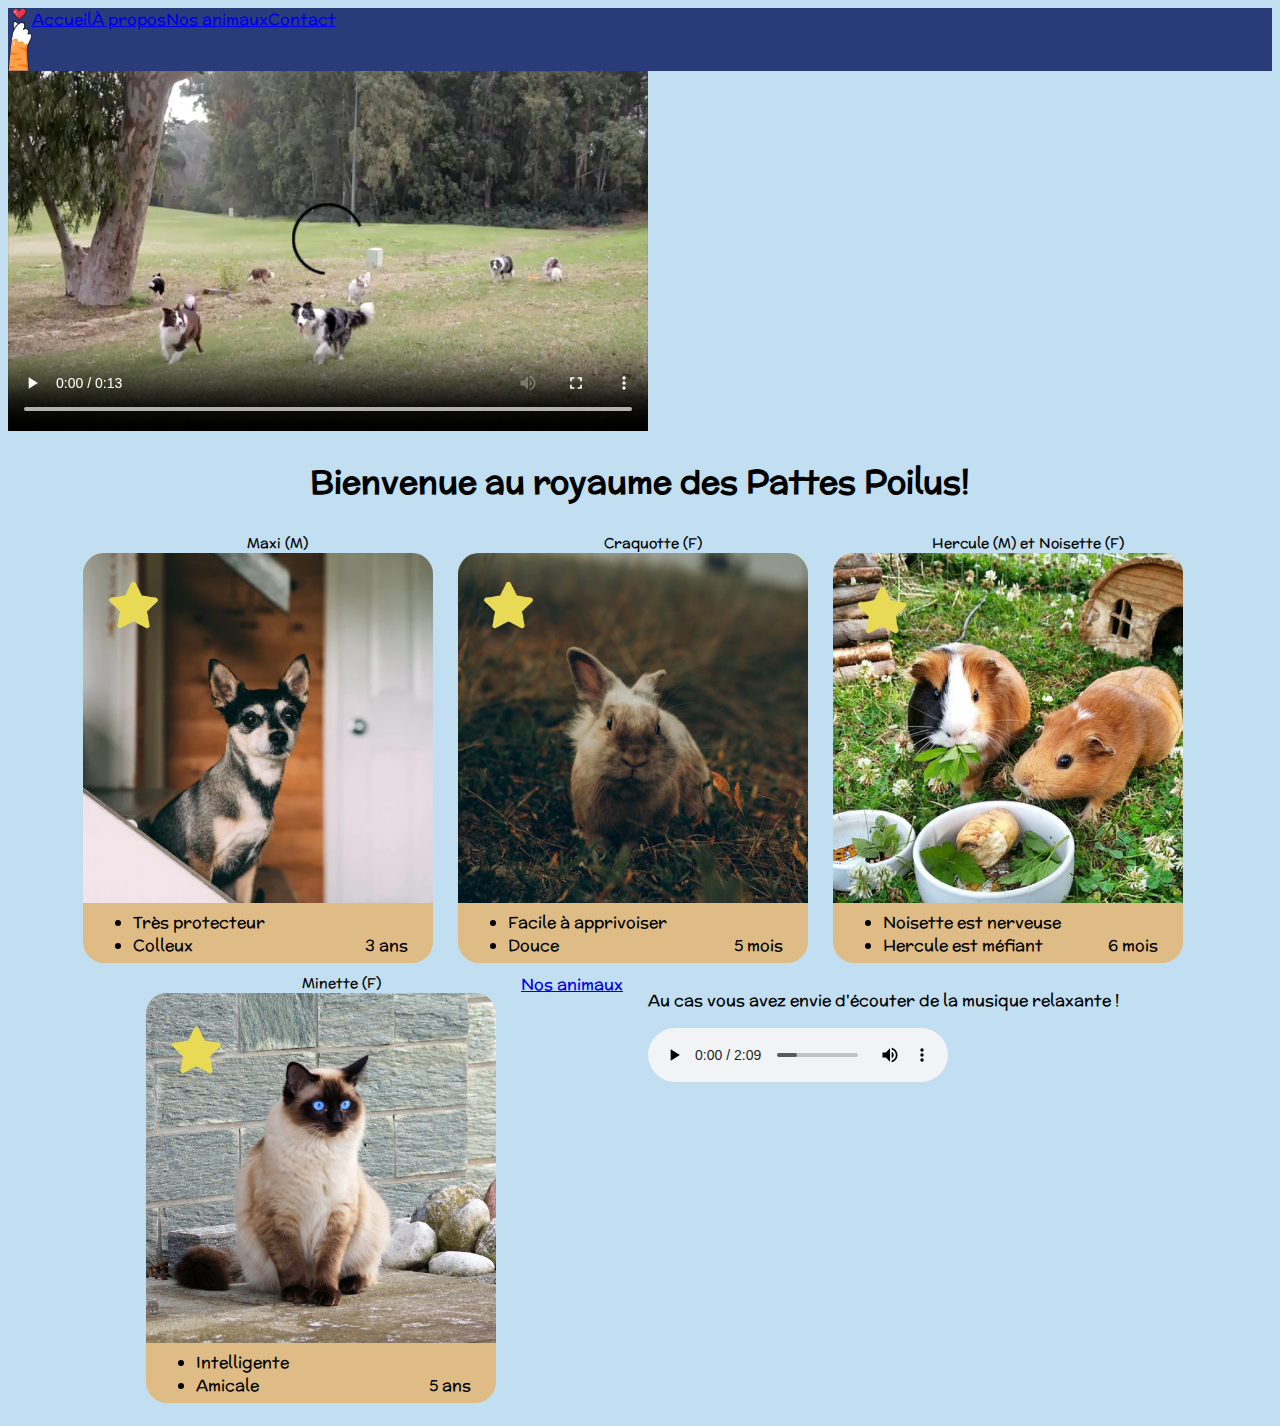
==== index.html @ e00c1842 "Test et ajout de la cinquième question de la section adoption de l'animal" ====
<!DOCTYPE html>
<html lang="fr">
<head>
    <meta charset="UTF-8">
    <meta name="viewport" content="width=device-width, initial-scale=1.0">
    <title>Page d'accueil</title>
    <link rel="stylesheet" href="Style/styles.css" type="text/css">
    <link href="https://fonts.googleapis.com/css2?family=McLaren&display=swap" rel="stylesheet">
</head>
<body>
     <!-- Header -->
  <header>
    <nav>
        <div class="header">
          <img src="Images/Logo.png" alt="Logo" width="23.5" height="62.7">
            <div><a href="Accueil">Accueil</a></div>
            <div><a href="À propos">À propos</a></div>
            <div><a href="Nos animaux">Nos animaux</a></div>
            <div><a href="Contact">Contact</a></div>
        </div>
    </nav>
</header>
<!-- Vidéo de la page index -->
<div class="video">
    <video src="Média/border_collies_-_7259 (360p).mp4" controls loop></video>
</div>
<!-- Titre  -->
<h1> Bienvenue au royaume des Pattes Poilus! </h1>  
<!-- Animaux vedettes -->
<div class="flex-contenant">
    <div>
        <label class="NomPensionnaires">Maxi (M)</label>
        <div class="Pensionnaires">
            <img src="Images/Maxi_etoile.png" alt="Maxi" class="Images">
            <ul class="Descriptions">
                <li>Très protecteur</li>
                <li>Colleux <span class="age">3 ans</span></li>
            </ul>
        </div>
    </div>
    <div>
        <label class="NomPensionnaires">Craquotte (F)</label>
        <div class="Pensionnaires">
            <img src="Images/Craquotte_etoile.png" alt="Craquotte" class="Images">
            <ul class="Descriptions">
                <li>Facile à apprivoiser</li>
                <li>Douce <span class="age">5 mois</span></li>
            </ul>
        </div>
    </div>
    <div>
        <label class="NomPensionnaires">Hercule (M) et Noisette (F)</label>
        <div class="Pensionnaires">
            <img src="Images/Hercule_Noisette_etoile.png" alt="Hercule et Noisette" class="Images">
            <ul class="Descriptions">
                <li>Noisette est nerveuse</li>
                <li>Hercule est méfiant <span class="age">6 mois</span></li>
            </ul>
        </div>
    </div>
    <div>
        <label class="NomPensionnaires">Minette (F)</label>
        <div class="Pensionnaires">
            <img src="Images/Minette_etoile.png" alt="Minette" class="Images">
            <ul class="Descriptions">
                <li>Intelligente</li>
                <li>Amicale <span class="age">5 ans</span></li>
            </ul>
        </div>
    </div>
 <!-- Bouton qui redirige à la page présentation -->
 <div class="Video">
    <a href="/presentations des animaux.html" id="bouton">Nos animaux</a>
 </div>
<!-- Musique -->
<div class="audio">
    <p>Au cas vous avez envie d'écouter de la musique relaxante !</p>
    <audio src="Média/inside-you-162760.mp3" controls loop></audio>
</div>
</body>  
</html>
---- Style/styles.css ----
.header
{ 
    display: flex;
    flex-direction: row;
    background-color: #2A3B7A;
}

body
{
    background-color: #c1dff0;
    font-family: 'McLaren', sans-serif;
}

.flex-contenant
{
    display: flex;
    flex-direction: row;
    flex-wrap: wrap;
    justify-content: center;

    padding-bottom: 10px;
    padding-top: 2px;
    max-width: 1550px;
    margin: auto;

}

.flex-contenant > div
{
    justify-content: center;
    margin: 5px 20px 5px 5px;
}

.Pensionnaires
{
    border-radius: 21px 21px 21px 21px;
    background-color: #DFBC85;
}

.Pensionnaires .age
{
    float: right;
    padding-right: 25px;
}

.Pensionnaires .Descriptions
{
  padding-left: 50px;
  justify-content: space-around;
  margin-top: 2px;
  padding-bottom: 6px;
  margin-bottom: 0px;
}

.CriteresSpeciaux
{
    text-align: left;
    color: #2A3B7A; 
    margin: 0px;
    padding-left: 10px;
}

.NomPensionnaires
{
    display: block;
    text-align: center;
    width: 100%;
}

.Images
{
    border-radius: 21px 21px 0px 0px;
    width: 350px;
    height: 350px;
}

h1
{
    text-align: center;
}

.form-flex
{
    display: flex;
    flex-direction: row;
    flex-wrap: wrap;

    padding-bottom:20px;
    padding-top: 20px;
    max-width: 1550px;
    margin: auto;
}

.Reponse
{
    display: flex;
    flex-direction: row;
    flex-wrap: wrap;
    padding-bottom: 20px;
    padding-top: 20px;
    padding-left: 0px;
}


.form-ligne
{
    display: flex;
    flex-direction: row;
    flex-wrap: wrap;
    padding-bottom: 20px;
    padding-top: 20px;
    width: 100%;
}

label 
{
    font-size: 14px;
    padding-left: 20px;
    padding-right: 10px;

}

#firstname
{
    width: 175px;
    height: 36px;
}
#lastname
{
    width: 175px;
    height: 36px;
}
#NumPhone
{
    width: 175px;
    height: 36px;
}

#email
{
    width: 329px;
    height: 36px;
}

.Footer
{
    display: flex;
    flex-direction: row;
    background-color: #2A3B7A;  
}

.bouton
{ 
    display: flex;
    flex-direction: row;
    margin: auto;
    border-radius: 15px;
    background-color: #DFBC85;
    width: 247px;
    height: 77px;
    justify-content: center;
    text-align: center;
}

h2
{
    text-align: center;
}

h3
{
    text-align: center;
}

.Video
{
    justify-content: center;
}
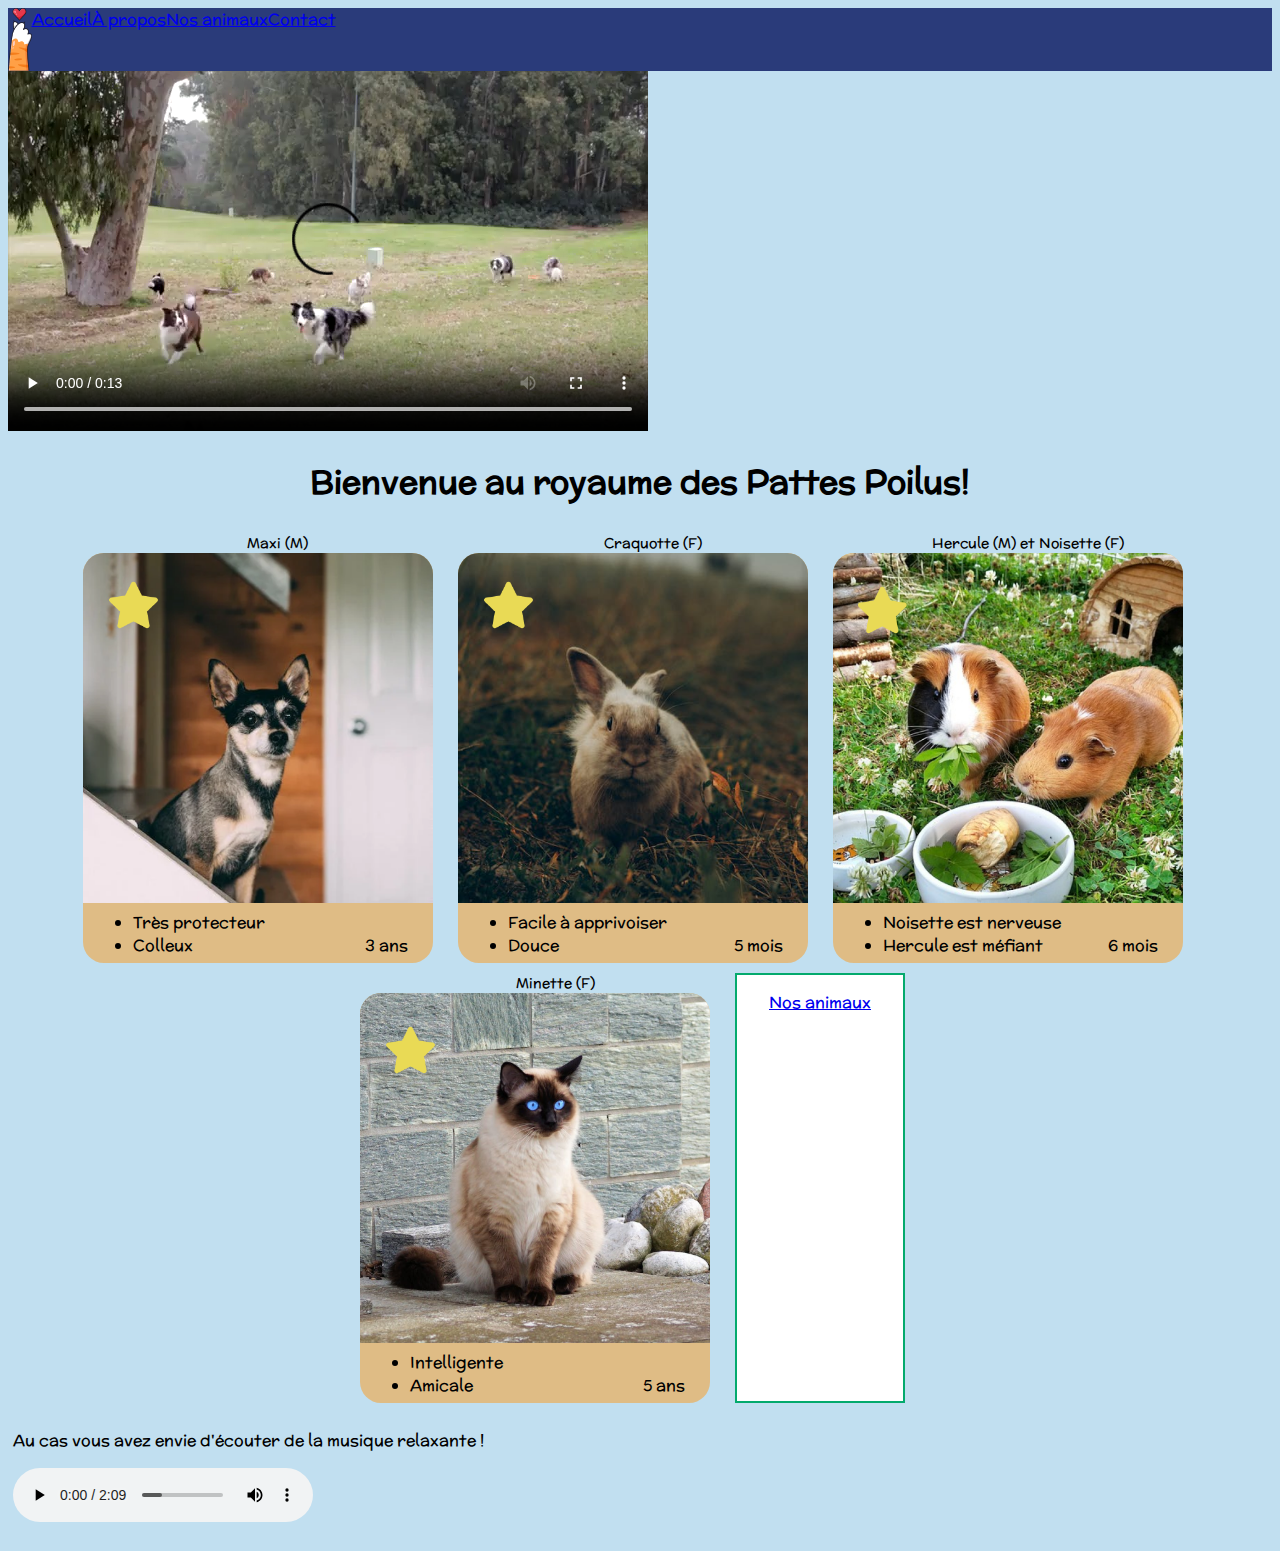
==== commit e25128d1: "Ajustement sur les boutons et de l'espace des pages contact et index" ====
--- a/index.html
+++ b/index.html
@@ -69,11 +69,11 @@
         </div>
     </div>
  <!-- Bouton qui redirige à la page présentation -->
- <div class="Video">
-    <a href="/presentations des animaux.html" id="bouton">Nos animaux</a>
+ <div class="lien-bouton">
+        <a href="/presentations des animaux.html">Nos animaux</a>
  </div>
 <!-- Musique -->
-<div class="audio">
+<div class="ligne">
     <p>Au cas vous avez envie d'écouter de la musique relaxante !</p>
     <audio src="Média/inside-you-162760.mp3" controls loop></audio>
 </div>
--- a/Style/styles.css
+++ b/Style/styles.css
@@ -112,6 +112,10 @@
     width: 100%;
 }
 
+.ligne{
+    width: 100%;
+}
+
 label 
 {
     font-size: 14px;
@@ -162,6 +166,28 @@
     text-align: center;
 }
 
+.lien-bouton
+{ 
+    background-color: #04AA6D; /* Green */
+    border: none;
+    color: white;
+    padding: 16px 32px;
+    text-align: center;
+    text-decoration: none;
+    display: inline-block;
+    font-size: 16px;
+    margin: 4px 2px;
+    transition-duration: 0.4s;
+    cursor: pointer;
+    background-color: white; 
+    color: black; 
+    border: 2px solid #04AA6D;
+}
+.lien-bouton:hover {
+    background-color: #04AA6D;
+    color: white;
+  }
+
 h2
 {
     text-align: center;
@@ -177,3 +203,8 @@
     justify-content: center;
 }
 
+.champs-texte
+{
+    padding-left: 20px;
+}
+
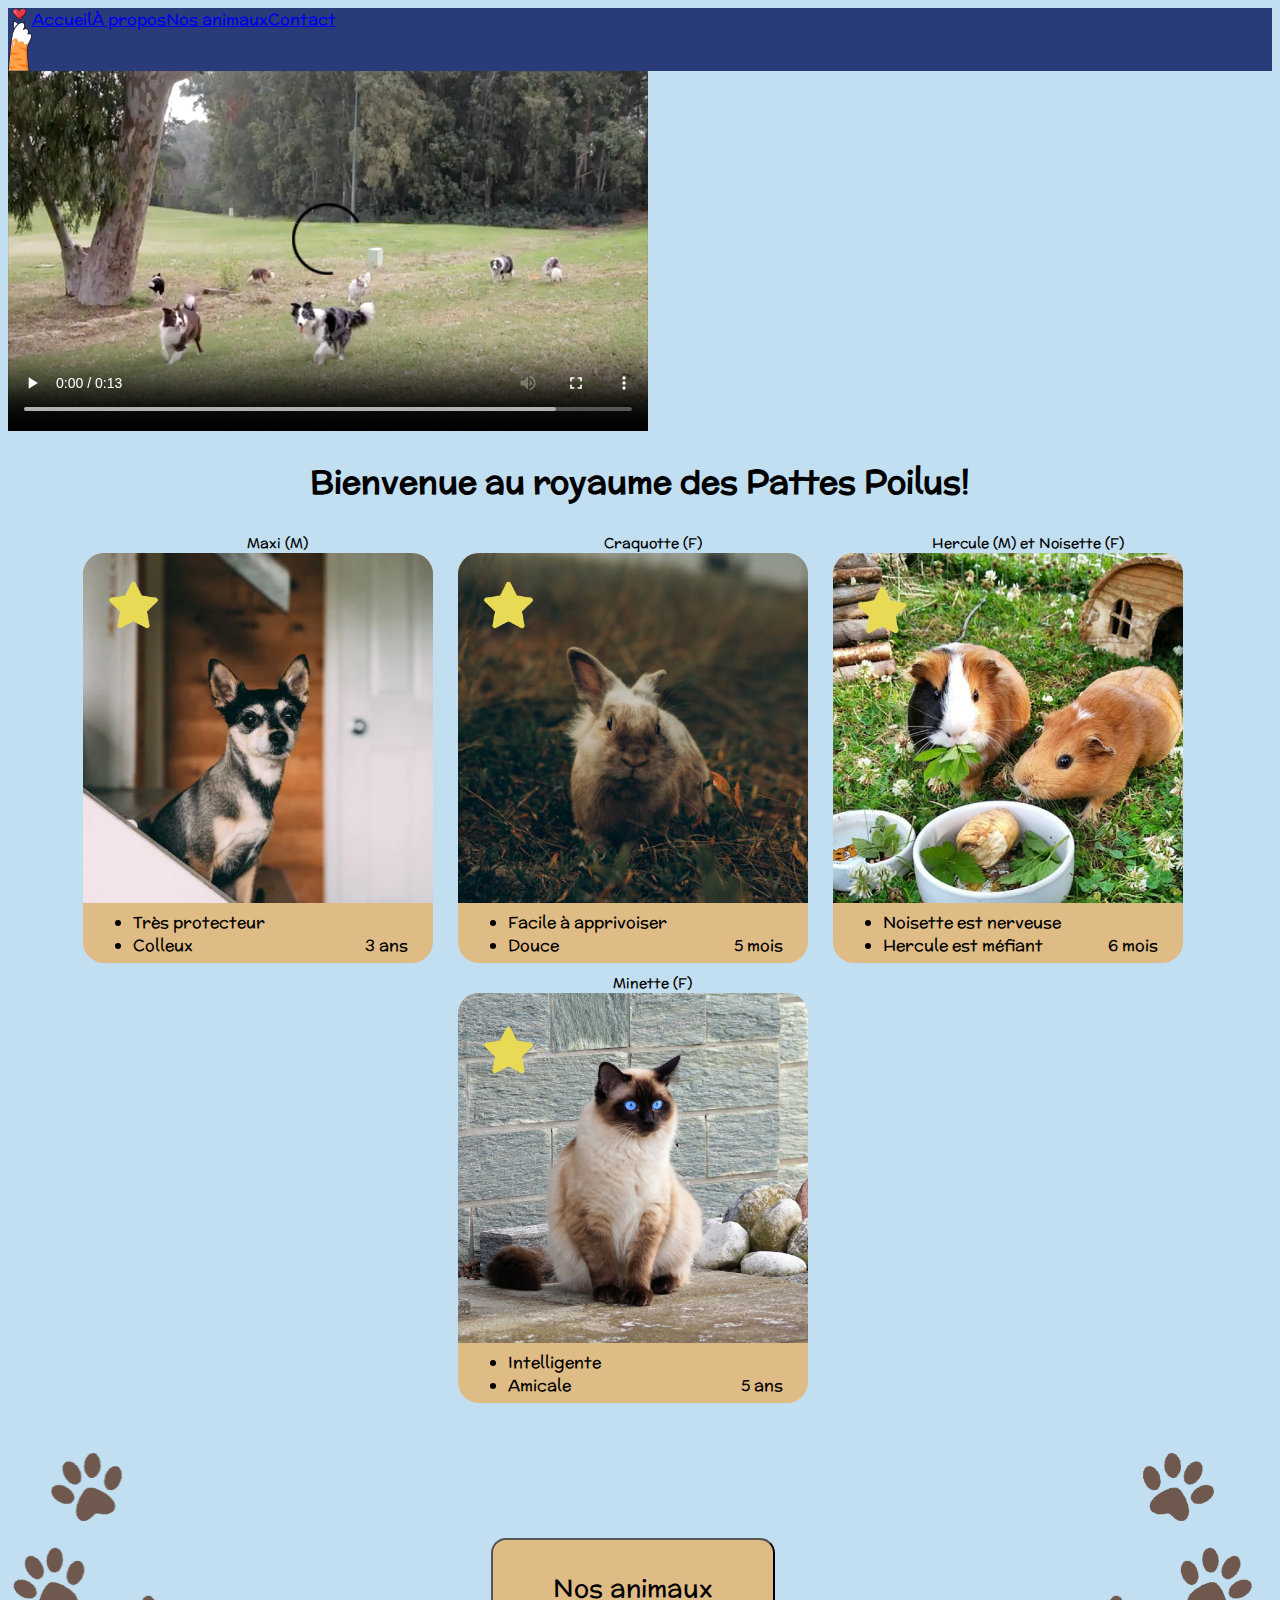
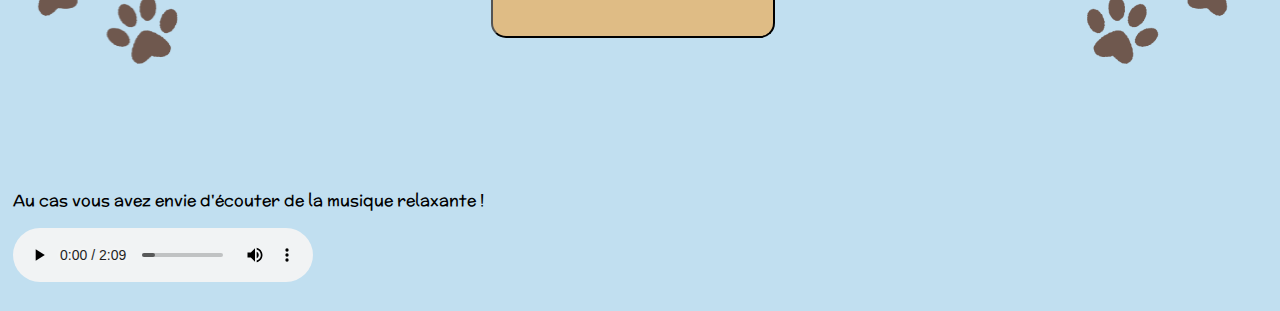
==== commit 3f67aeeb: "ajustement des espaces, des boutons  et ajout images" ====
--- a/index.html
+++ b/index.html
@@ -1,5 +1,6 @@
 <!DOCTYPE html>
 <html lang="fr">
+
 <head>
     <meta charset="UTF-8">
     <meta name="viewport" content="width=device-width, initial-scale=1.0">
@@ -7,75 +8,85 @@
     <link rel="stylesheet" href="Style/styles.css" type="text/css">
     <link href="https://fonts.googleapis.com/css2?family=McLaren&display=swap" rel="stylesheet">
 </head>
+
 <body>
-     <!-- Header -->
-  <header>
-    <nav>
-        <div class="header">
-          <img src="Images/Logo.png" alt="Logo" width="23.5" height="62.7">
-            <div><a href="Accueil">Accueil</a></div>
-            <div><a href="À propos">À propos</a></div>
-            <div><a href="Nos animaux">Nos animaux</a></div>
-            <div><a href="Contact">Contact</a></div>
+    <!-- Header -->
+    <header>
+        <nav>
+            <div class="header">
+                <img src="Images/Logo.png" alt="Logo" width="23.5" height="62.7">
+                <div><a href="Accueil">Accueil</a></div>
+                <div><a href="À propos">À propos</a></div>
+                <div><a href="Nos animaux">Nos animaux</a></div>
+                <div><a href="Contact">Contact</a></div>
+            </div>
+        </nav>
+    </header>
+    <!-- Vidéo de la page index -->
+    <div class="video">
+        <video src="Média/border_collies_-_7259 (360p).mp4" controls loop></video>
+    </div>
+    <!-- Titre  -->
+    <h1> Bienvenue au royaume des Pattes Poilus! </h1>
+    <!-- Animaux vedettes -->
+    <div class="flex-contenant">
+        <div>
+            <label class="NomPensionnaires">Maxi (M)</label>
+            <div class="Pensionnaires">
+                <img src="Images/Maxi_etoile.png" alt="Maxi" class="Images">
+                <ul class="Descriptions">
+                    <li>Très protecteur</li>
+                    <li>Colleux <span class="age">3 ans</span></li>
+                </ul>
+            </div>
         </div>
-    </nav>
-</header>
-<!-- Vidéo de la page index -->
-<div class="video">
-    <video src="Média/border_collies_-_7259 (360p).mp4" controls loop></video>
-</div>
-<!-- Titre  -->
-<h1> Bienvenue au royaume des Pattes Poilus! </h1>  
-<!-- Animaux vedettes -->
-<div class="flex-contenant">
-    <div>
-        <label class="NomPensionnaires">Maxi (M)</label>
-        <div class="Pensionnaires">
-            <img src="Images/Maxi_etoile.png" alt="Maxi" class="Images">
-            <ul class="Descriptions">
-                <li>Très protecteur</li>
-                <li>Colleux <span class="age">3 ans</span></li>
-            </ul>
+        <div>
+            <label class="NomPensionnaires">Craquotte (F)</label>
+            <div class="Pensionnaires">
+                <img src="Images/Craquotte_etoile.png" alt="Craquotte" class="Images">
+                <ul class="Descriptions">
+                    <li>Facile à apprivoiser</li>
+                    <li>Douce <span class="age">5 mois</span></li>
+                </ul>
+            </div>
         </div>
-    </div>
-    <div>
-        <label class="NomPensionnaires">Craquotte (F)</label>
-        <div class="Pensionnaires">
-            <img src="Images/Craquotte_etoile.png" alt="Craquotte" class="Images">
-            <ul class="Descriptions">
-                <li>Facile à apprivoiser</li>
-                <li>Douce <span class="age">5 mois</span></li>
-            </ul>
+        <div>
+            <label class="NomPensionnaires">Hercule (M) et Noisette (F)</label>
+            <div class="Pensionnaires">
+                <img src="Images/Hercule_Noisette_etoile.png" alt="Hercule et Noisette" class="Images">
+                <ul class="Descriptions">
+                    <li>Noisette est nerveuse</li>
+                    <li>Hercule est méfiant <span class="age">6 mois</span></li>
+                </ul>
+            </div>
         </div>
-    </div>
-    <div>
-        <label class="NomPensionnaires">Hercule (M) et Noisette (F)</label>
-        <div class="Pensionnaires">
-            <img src="Images/Hercule_Noisette_etoile.png" alt="Hercule et Noisette" class="Images">
-            <ul class="Descriptions">
-                <li>Noisette est nerveuse</li>
-                <li>Hercule est méfiant <span class="age">6 mois</span></li>
-            </ul>
+        <div>
+            <label class="NomPensionnaires">Minette (F)</label>
+            <div class="Pensionnaires">
+                <img src="Images/Minette_etoile.png" alt="Minette" class="Images">
+                <ul class="Descriptions">
+                    <li>Intelligente</li>
+                    <li>Amicale <span class="age">5 ans</span></li>
+                </ul>
+            </div>
         </div>
-    </div>
-    <div>
-        <label class="NomPensionnaires">Minette (F)</label>
-        <div class="Pensionnaires">
-            <img src="Images/Minette_etoile.png" alt="Minette" class="Images">
-            <ul class="Descriptions">
-                <li>Intelligente</li>
-                <li>Amicale <span class="age">5 ans</span></li>
-            </ul>
+        <!-- Bouton qui redirige à la page présentation -->
+        <div class="div-nos-animaux">
+            <div >
+                <img class="Pattes" src="Images/Décoration2.png" alt="Pattes">
+                
+            </div>
+            <div>
+                    <button type="button" class="bouton"
+                    onclick="window.location.href = '/presentations des animaux.html';">Nos animaux</button>
+            </div>
+            <div><img class="Pattes" src="Images/Décoration1.png" alt="Pattes"></div>
         </div>
-    </div>
- <!-- Bouton qui redirige à la page présentation -->
- <div class="lien-bouton">
-        <a href="/presentations des animaux.html">Nos animaux</a>
- </div>
-<!-- Musique -->
-<div class="ligne">
-    <p>Au cas vous avez envie d'écouter de la musique relaxante !</p>
-    <audio src="Média/inside-you-162760.mp3" controls loop></audio>
-</div>
-</body>  
+        <!-- Musique -->
+        <div class="ligne">
+            <p>Au cas vous avez envie d'écouter de la musique relaxante !</p>
+            <audio src="Média/inside-you-162760.mp3" controls loop></audio>
+        </div>
+</body>
+
 </html>--- a/Style/styles.css
+++ b/Style/styles.css
@@ -155,36 +155,14 @@
 
 .bouton
 { 
-    display: flex;
-    flex-direction: row;
-    margin: auto;
     border-radius: 15px;
     background-color: #DFBC85;
-    width: 247px;
-    height: 77px;
-    justify-content: center;
-    text-align: center;
-}
-
-.lien-bouton
-{ 
-    background-color: #04AA6D; /* Green */
-    border: none;
-    color: white;
-    padding: 16px 32px;
-    text-align: center;
-    text-decoration: none;
-    display: inline-block;
-    font-size: 16px;
-    margin: 4px 2px;
-    transition-duration: 0.4s;
-    cursor: pointer;
-    background-color: white; 
-    color: black; 
-    border: 2px solid #04AA6D;
-}
-.lien-bouton:hover {
-    background-color: #04AA6D;
+    padding: 30px 60px;
+    font-size: 25px;
+    font-family: 'McLaren', sans-serif;
+}
+.bouton:hover {
+    background-color: #e2b670;
     color: white;
   }
 
@@ -206,5 +184,59 @@
 .champs-texte
 {
     padding-left: 20px;
-}
-
+    padding-top: 20px;
+    padding-bottom: 20px;
+}
+
+#Commentaire
+{
+
+    width: 329px;
+    height: 36px;
+}
+
+
+.center
+{
+    margin: 0 auto;
+}
+
+.div-nos-animaux
+{
+    display: flex;
+    align-content: center;
+    justify-content: center;
+    height: 350px;
+    width: 100%;
+}
+.div-nos-animaux button
+{
+ display: block;
+ margin: 0 auto;
+}
+.div-nos-animaux > div
+{
+ width: 100%;
+}
+.div-nos-animaux > div:nth-child(1)
+{
+    display: flex;
+    justify-content: left;
+}
+.div-nos-animaux > div:nth-child(2)
+{
+    margin: auto;
+}
+.div-nos-animaux > div:nth-child(3)
+{
+    display: flex;
+    justify-content: right;
+}
+
+.Pattes
+{
+
+    width: 164.84px;
+    height: 211px;
+    padding-top: 40px;
+}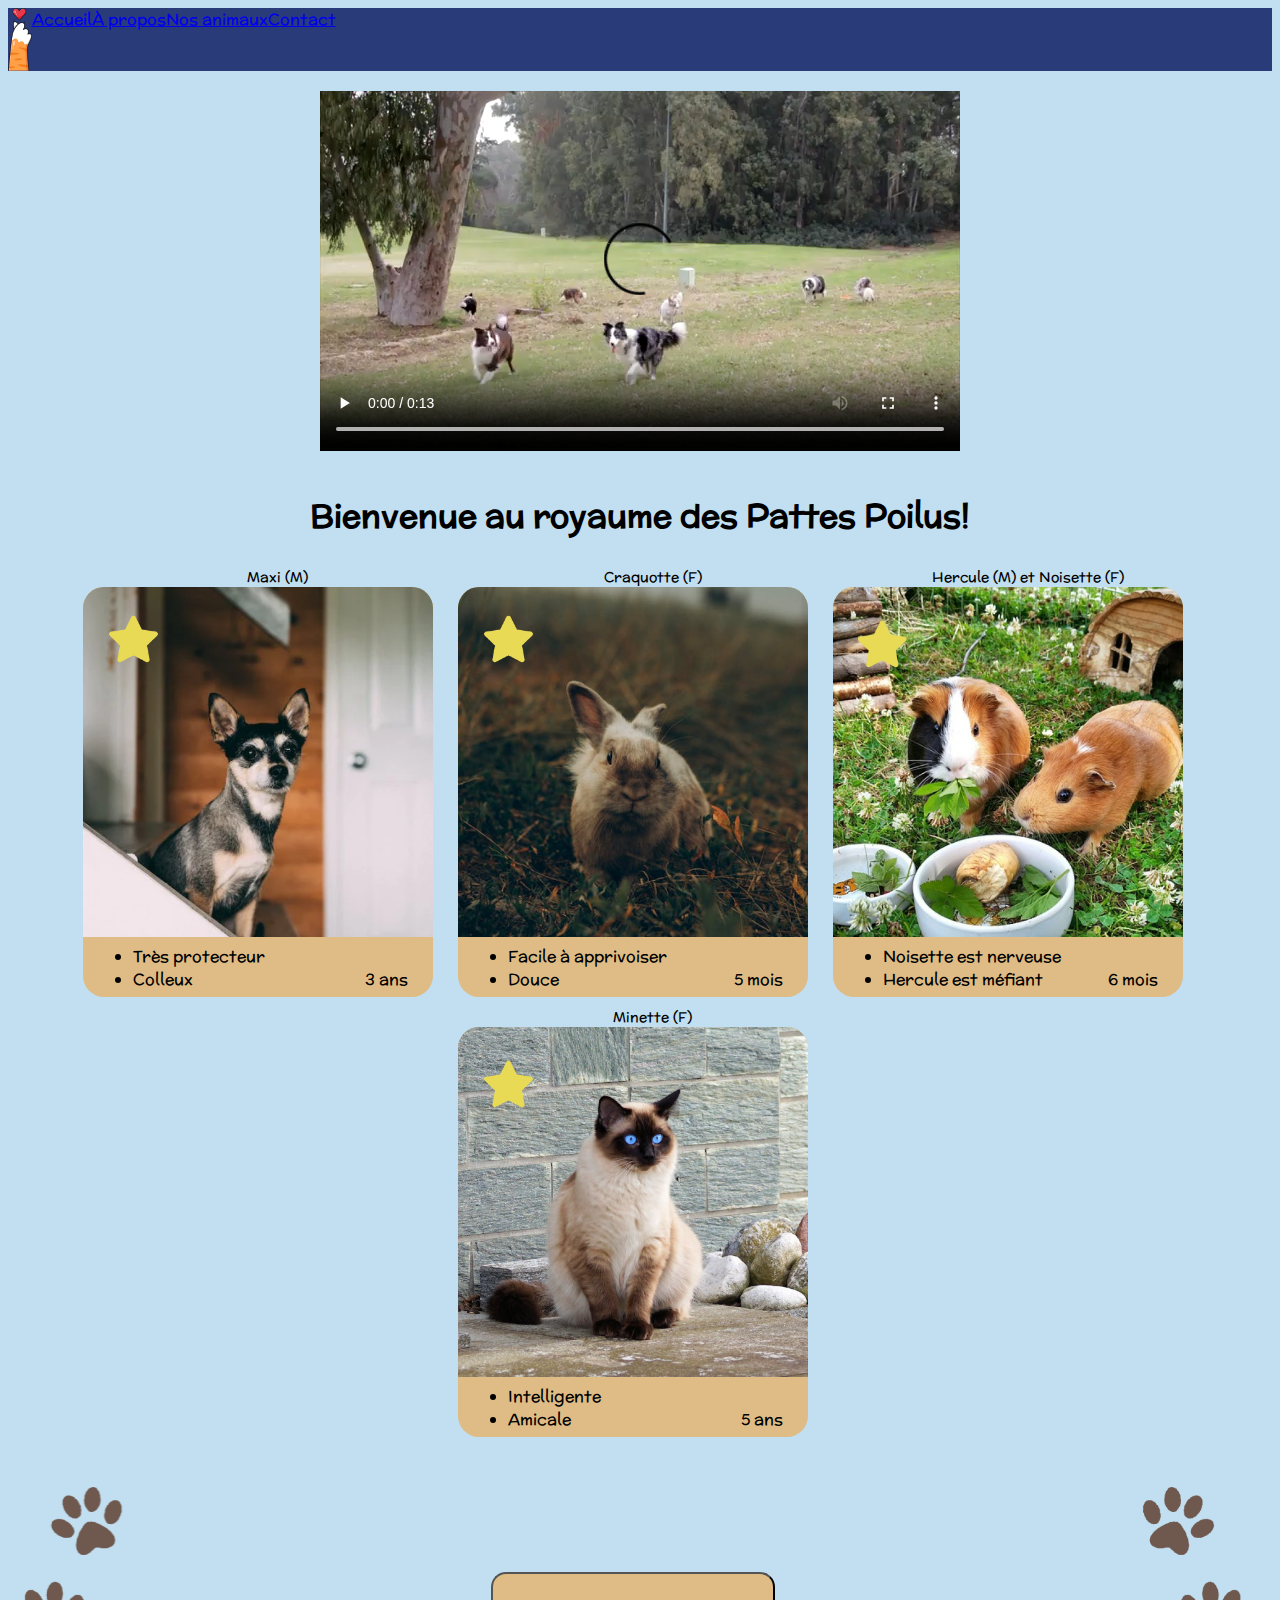
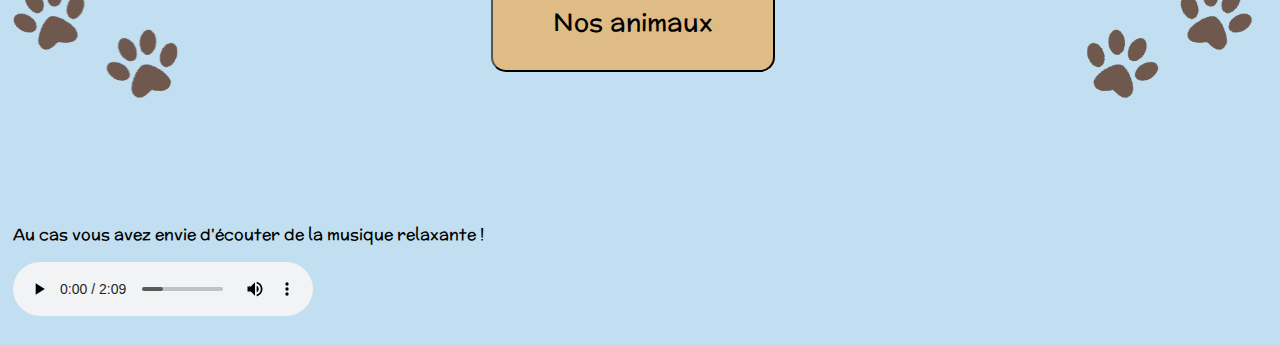
==== commit a37a1435: "Ajustement de l'emplacement des vidéos" ====
--- a/index.html
+++ b/index.html
@@ -23,7 +23,7 @@
         </nav>
     </header>
     <!-- Vidéo de la page index -->
-    <div class="video">
+    <div class="Video">
         <video src="Média/border_collies_-_7259 (360p).mp4" controls loop></video>
     </div>
     <!-- Titre  -->
--- a/Style/styles.css
+++ b/Style/styles.css
@@ -178,7 +178,12 @@
 
 .Video
 {
-    justify-content: center;
+    display: flex;
+    flex-direction: row;
+    padding-bottom: 20px;
+    padding-top: 20px;
+    justify-content: center;
+
 }
 
 .champs-texte
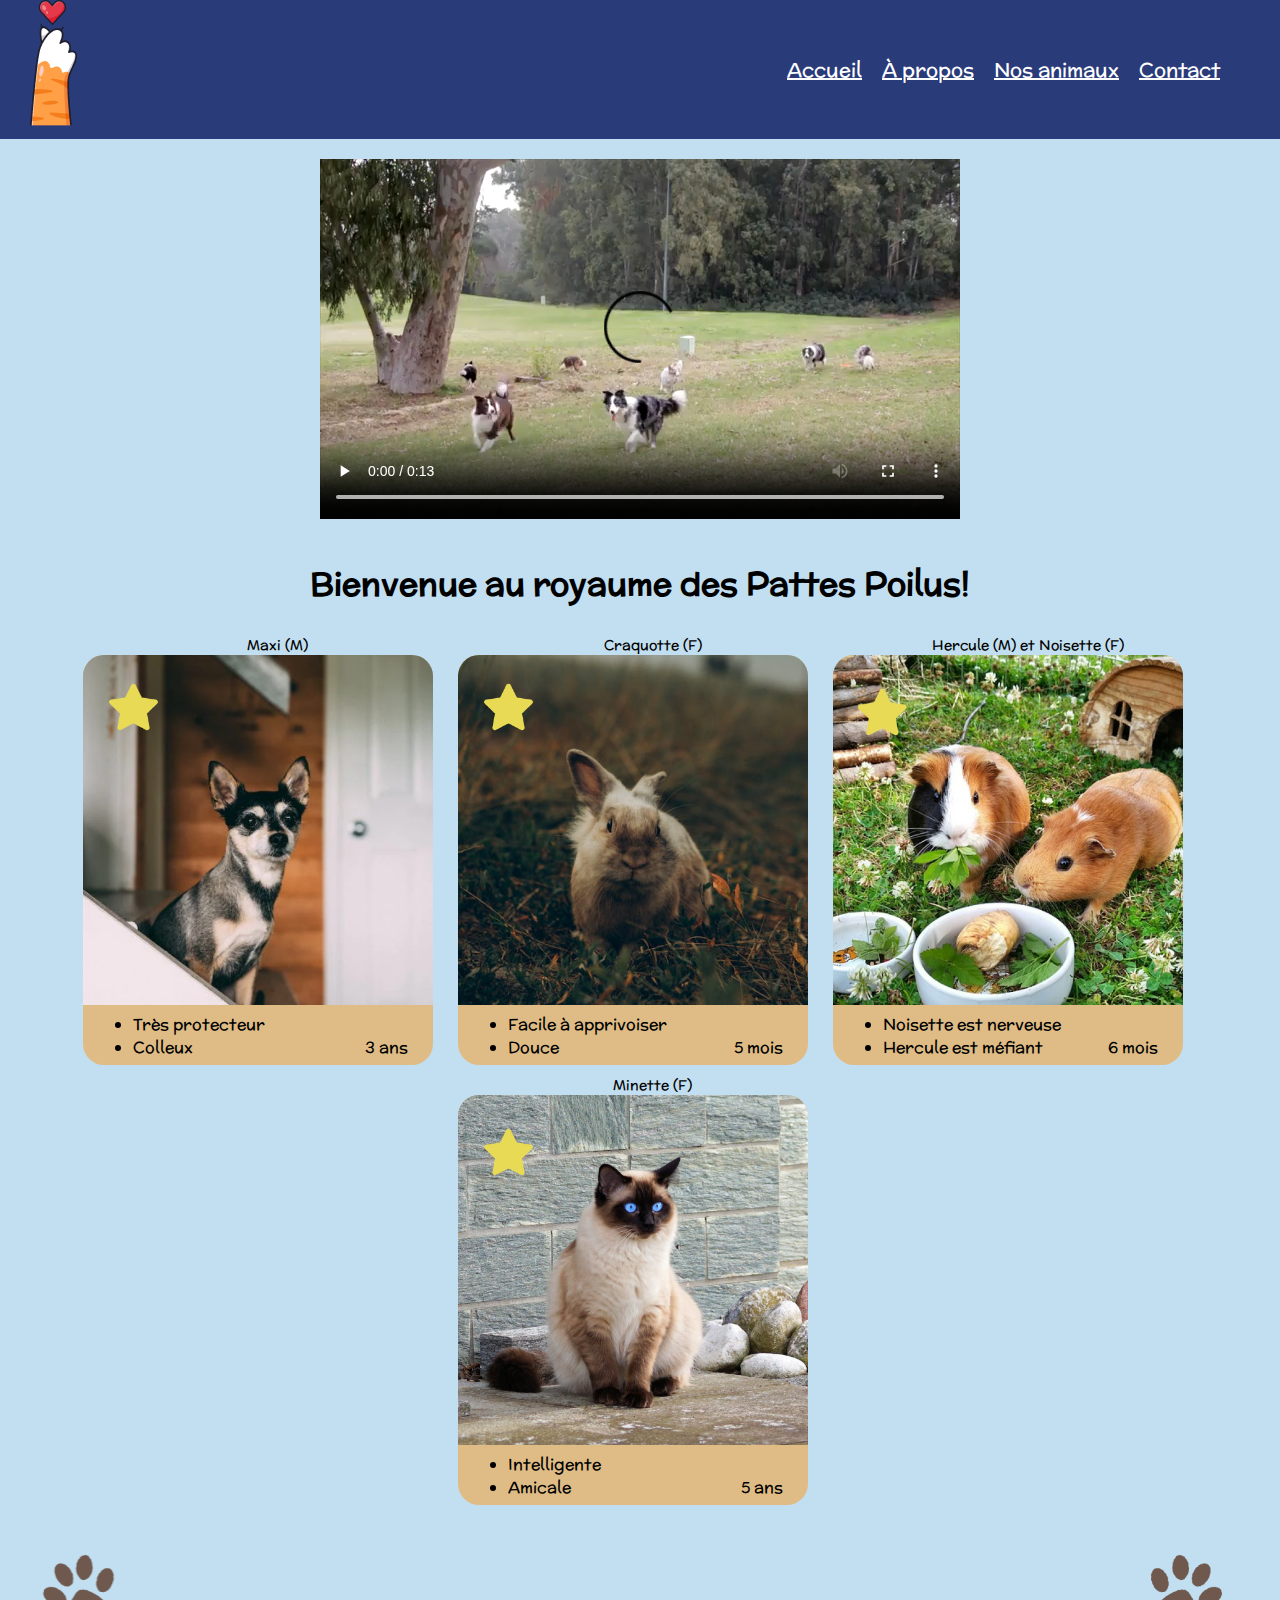
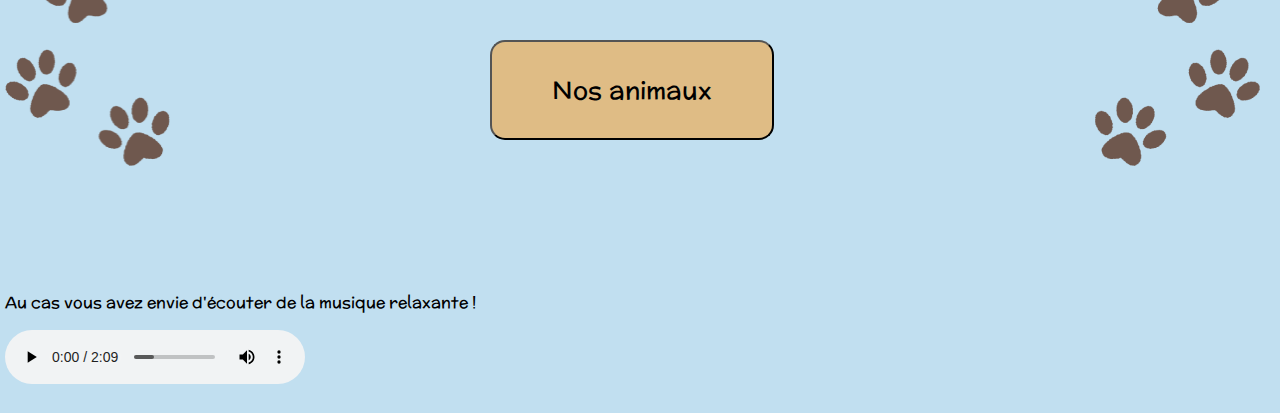
==== commit dbf954ff: "nouvelles modifications dans les liens" ====
--- a/index.html
+++ b/index.html
@@ -14,11 +14,13 @@
     <header>
         <nav>
             <div class="header">
-                <img src="Images/Logo.png" alt="Logo" width="23.5" height="62.7">
+              <div class="logo"><img src="Images/Logo.png" alt="Logo"></div>
+              <div>
                 <div><a href="Accueil">Accueil</a></div>
                 <div><a href="À propos">À propos</a></div>
                 <div><a href="Nos animaux">Nos animaux</a></div>
                 <div><a href="Contact">Contact</a></div>
+              </div> 
             </div>
         </nav>
     </header>
--- a/Style/styles.css
+++ b/Style/styles.css
@@ -3,12 +3,38 @@
     display: flex;
     flex-direction: row;
     background-color: #2A3B7A;
+    justify-content: space-between;
+    
+}
+
+.header > div
+{
+    display: flex;
+    flex-direction: row;
+    align-items: center;
+    margin-left: 30px;
+    margin-right: 60px;
+    gap: 20px;
+}
+
+.logo
+{
+    margin-bottom: 1%;
+}
+
+a
+{
+    color: white;
+    font-size: 20px;
 }
 
 body
 {
     background-color: #c1dff0;
     font-family: 'McLaren', sans-serif;
+    margin-top: 0px;
+    margin-left: 0px;
+    margin-right: 0px;
 }
 
 .flex-contenant
@@ -150,7 +176,9 @@
 {
     display: flex;
     flex-direction: row;
-    background-color: #2A3B7A;  
+    background-color: #2A3B7A; 
+    justify-content: space-between;
+
 }
 
 .bouton
@@ -244,4 +272,4 @@
     width: 164.84px;
     height: 211px;
     padding-top: 40px;
-}+}
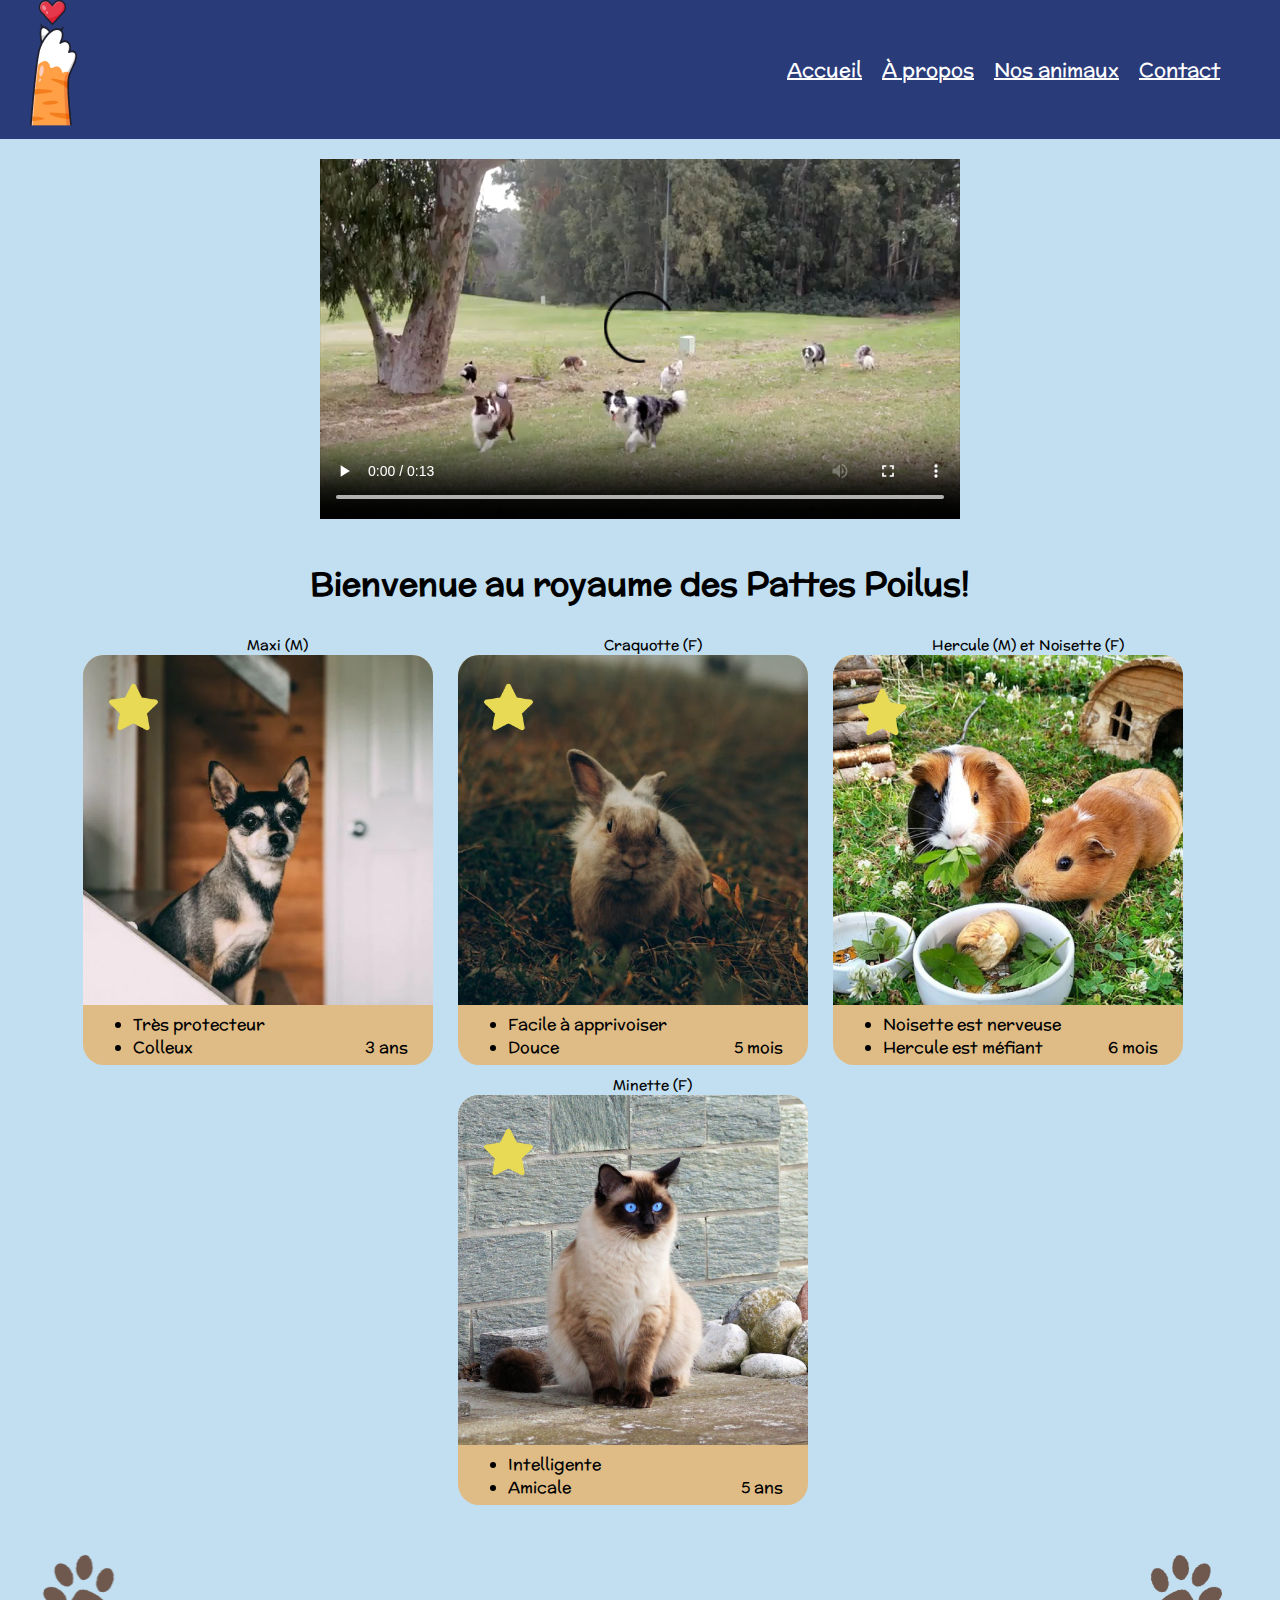
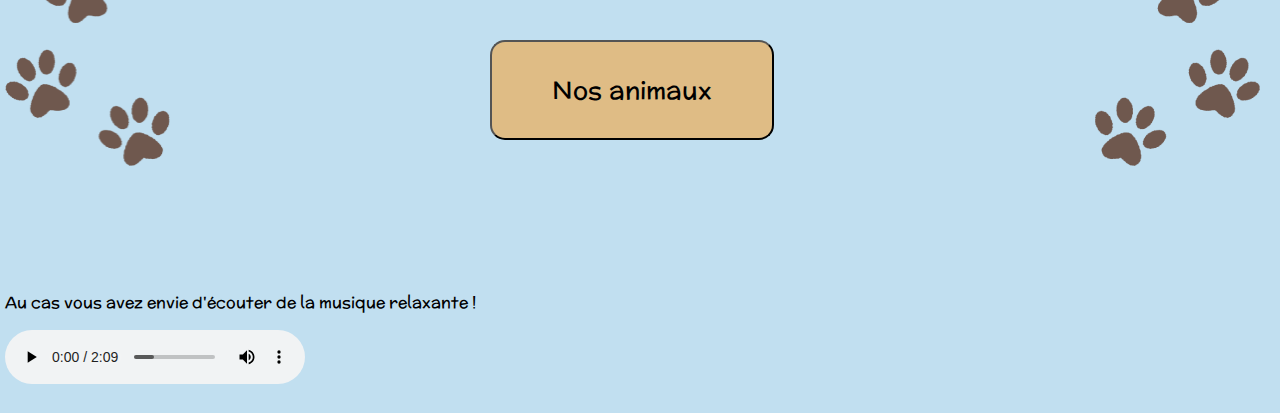
==== commit e7cad562: "Modifications des alt dans le footer" ====
--- a/index.html
+++ b/index.html
@@ -16,10 +16,10 @@
             <div class="header">
               <div class="logo"><img src="Images/Logo.png" alt="Logo"></div>
               <div>
-                <div><a href="Accueil">Accueil</a></div>
-                <div><a href="À propos">À propos</a></div>
-                <div><a href="Nos animaux">Nos animaux</a></div>
-                <div><a href="Contact">Contact</a></div>
+                <div><a href="/index.html">Accueil</a></div>
+                <div><a href="/apropos.html">À propos</a></div>
+                <div><a href="/presentations des animaux.html">Nos animaux</a></div>
+                <div><a href="/Contact.html">Contact</a></div>
               </div> 
             </div>
         </nav>
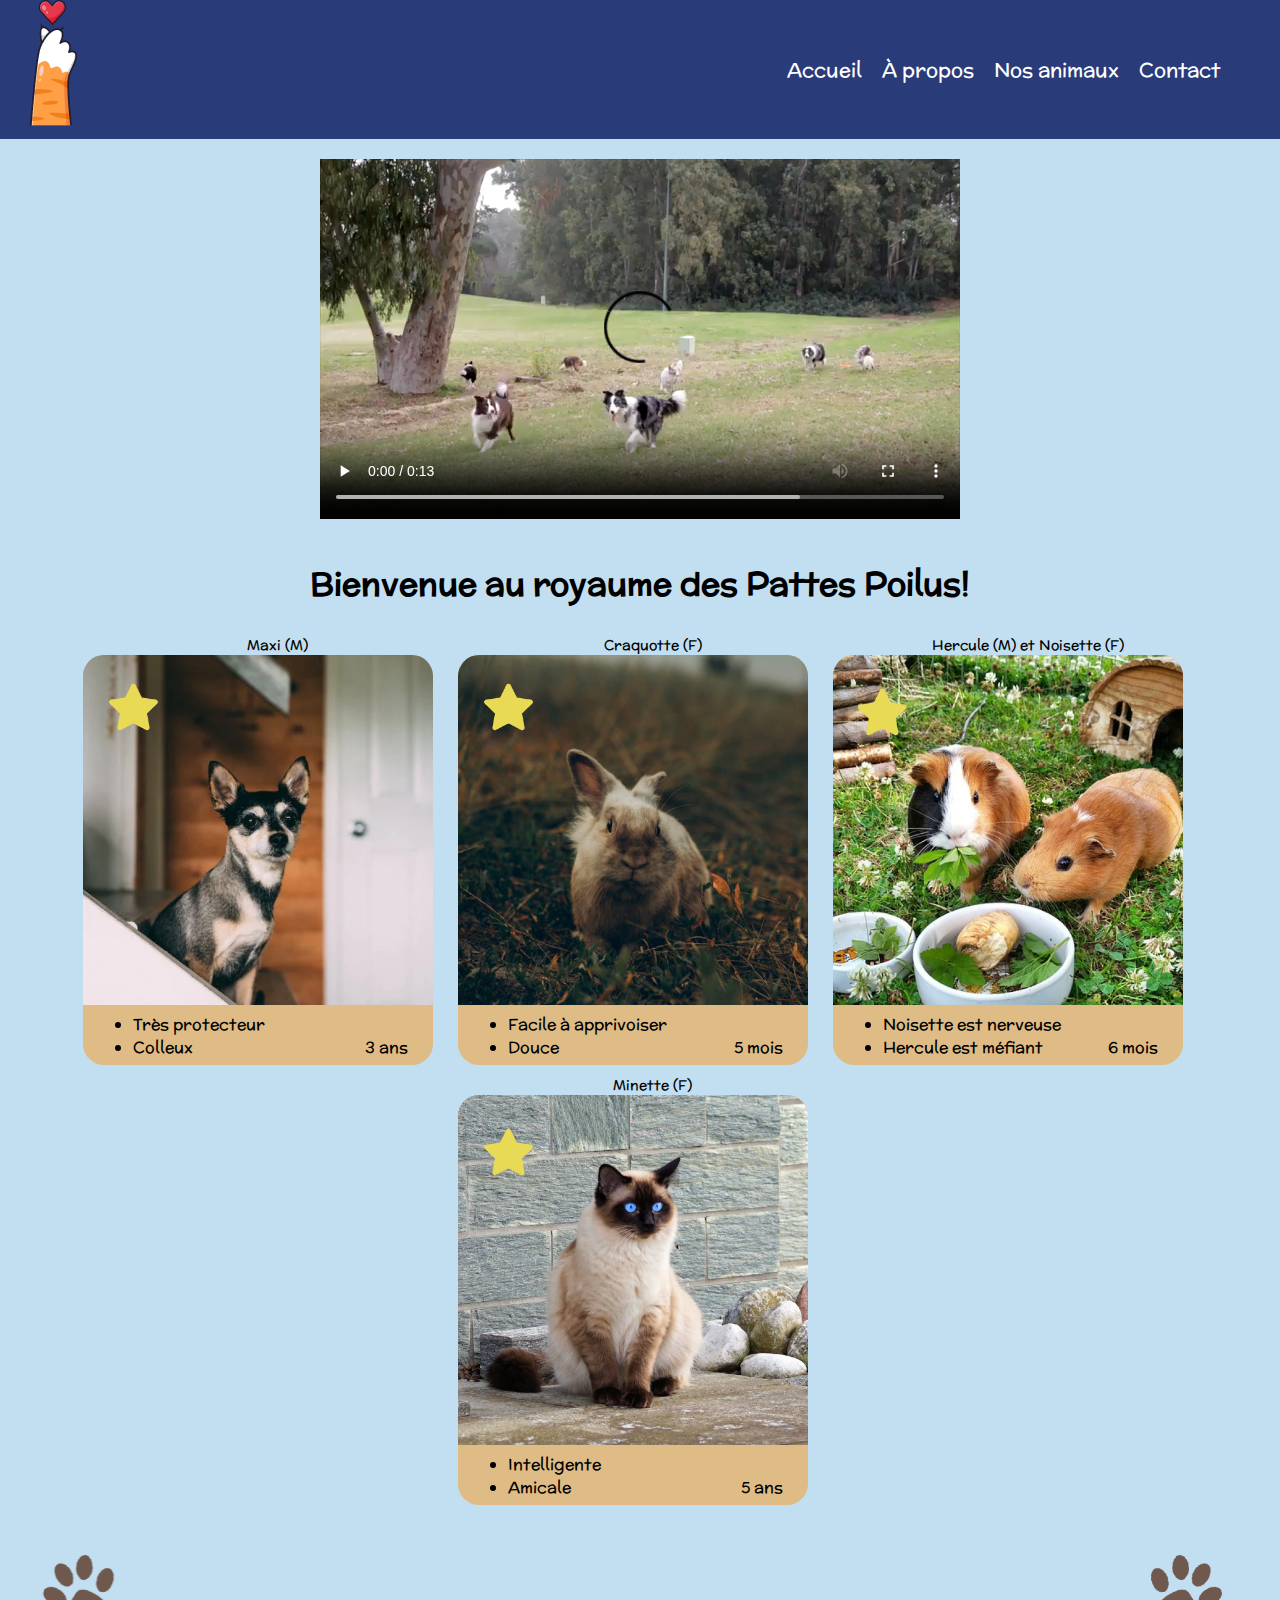
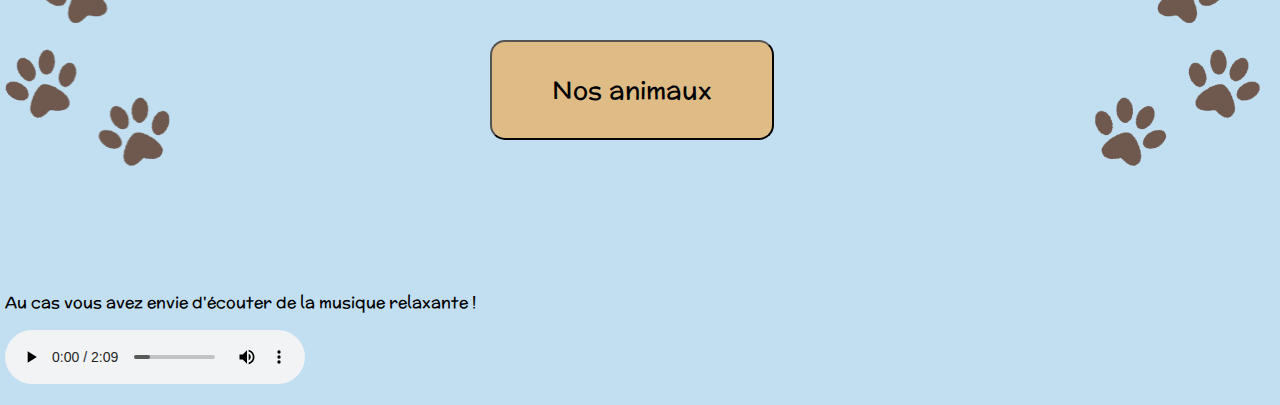
==== commit edde7f46: "Ajout des liens en blanc" ====
--- a/index.html
+++ b/index.html
@@ -16,10 +16,10 @@
             <div class="header">
               <div class="logo"><img src="Images/Logo.png" alt="Logo"></div>
               <div>
-                <div><a href="/index.html">Accueil</a></div>
-                <div><a href="/apropos.html">À propos</a></div>
-                <div><a href="/presentations des animaux.html">Nos animaux</a></div>
-                <div><a href="/Contact.html">Contact</a></div>
+                <div><a class="Liens" href="/index.html">Accueil</a></div>
+                <div><a class="Liens" href="/apropos.html">À propos</a></div>
+                <div><a class="Liens" href="/presentations des animaux.html">Nos animaux</a></div>
+                <div><a class="Liens" href="/Contact.html">Contact</a></div>
               </div> 
             </div>
         </nav>
--- a/Style/styles.css
+++ b/Style/styles.css
@@ -4,7 +4,6 @@
     flex-direction: row;
     background-color: #2A3B7A;
     justify-content: space-between;
-    
 }
 
 .header > div
@@ -21,11 +20,15 @@
 {
     margin-bottom: 1%;
 }
-
-a
+.Liens
 {
     color: white;
     font-size: 20px;
+}
+
+a
+{
+    text-decoration: none;
 }
 
 body
@@ -35,6 +38,8 @@
     margin-top: 0px;
     margin-left: 0px;
     margin-right: 0px;
+    margin-bottom: 0px;
+    text-decoration: none;
 }
 
 .flex-contenant
@@ -172,14 +177,7 @@
     height: 36px;
 }
 
-.Footer
-{
-    display: flex;
-    flex-direction: row;
-    background-color: #2A3B7A; 
-    justify-content: space-between;
-
-}
+
 
 .bouton
 { 
@@ -273,3 +271,56 @@
     height: 211px;
     padding-top: 40px;
 }
+
+
+.Footer
+{
+    display: flex;
+    flex-direction: row;
+    background-color: #2A3B7A; 
+    justify-content: space-between;
+
+}
+.Footer > div
+{
+    justify-content: center;
+    margin: auto 20px 5px 20px;
+}
+.Reseaux
+{
+    display: flex;
+    padding-bottom: 20px;
+}
+
+.Reseaux > div
+{
+    justify-content: center;
+    margin: 5px 20px 5px 5px;
+}
+
+.ligne-information img
+{
+ display: inline-block;
+ vertical-align: sub;
+}
+.ligne-information span
+{
+ color: white;
+ padding-left: 15px;
+}
+
+.informations > div
+{
+    padding-bottom: 30px;
+}
+
+.Horaire
+{
+    color : white;
+}
+
+.Horaire > div
+{
+    text-align: center;
+    margin: 1px;
+}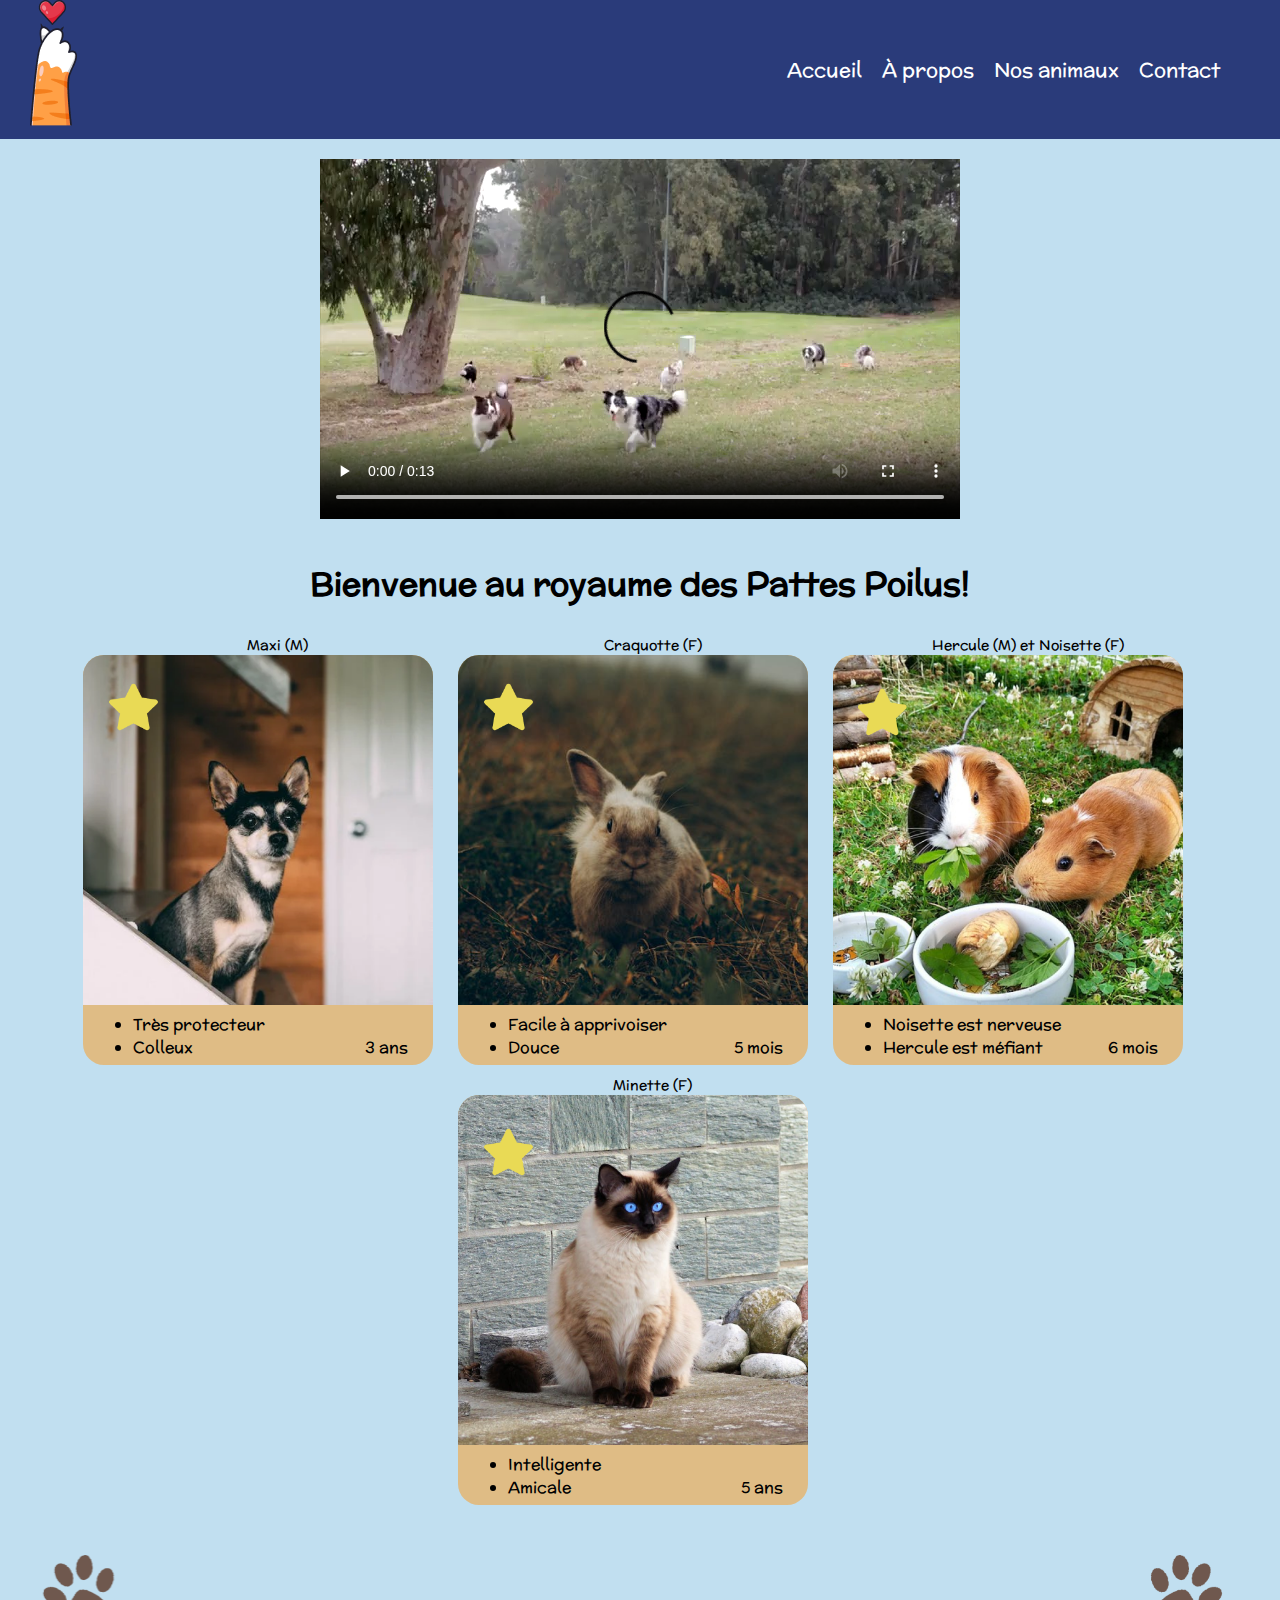
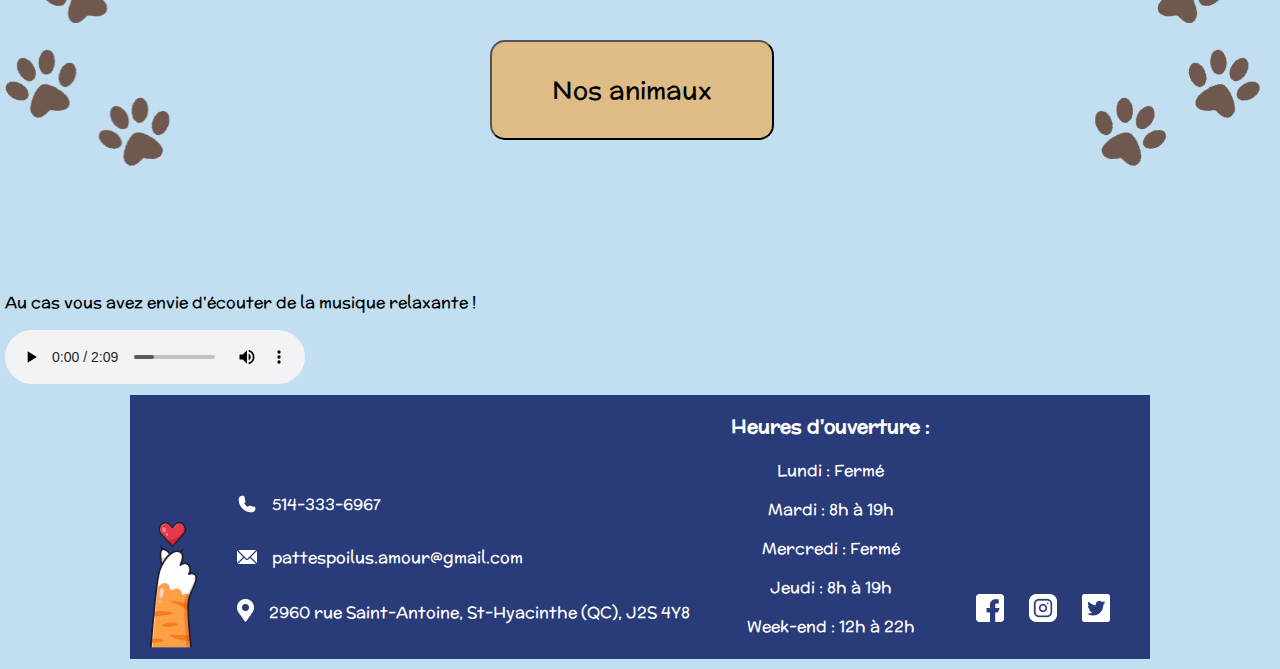
==== commit 55e039e9: "Ajout du footer sur les pages" ====
--- a/index.html
+++ b/index.html
@@ -89,6 +89,35 @@
             <p>Au cas vous avez envie d'écouter de la musique relaxante !</p>
             <audio src="Média/inside-you-162760.mp3" controls loop></audio>
         </div>
+         <!-- Footer -->
+    <footer>
+        <div class="Footer">
+          <div class="logo"><img src="Images/Logo.png" alt="Logo"></div>
+          <div class="informations">
+            <div class="ligne-information">
+              <img src="Images/Téléphone.png" alt="Telephone"><span>514-333-6967</span>
+            </div>
+            <div class="ligne-information">
+              <img src="Images/Enveloppe.png" alt="Enail"><span>pattespoilus.amour@gmail.com</span>
+            </div>
+            <div class="ligne-information">
+              <img src="Images/Endroit.png" alt="Adresse"><span>2960 rue Saint-Antoine, St-Hyacinthe (QC), J2S 4Y8</span>
+            </div>
+          </div>
+          <div class="Horaire">
+            <div><h3>Heures d'ouverture :</h3></div>
+            <div><p>Lundi : Fermé</p></div>
+            <div><p>Mardi : 8h à 19h</p></div>
+            <div><p>Mercredi : Fermé</p></div>
+            <div><p>Jeudi : 8h à 19h</p></div>
+            <div><p>Week-end : 12h à 22h</p></div>
+          </div>
+          <div class="Reseaux">
+            <div><img src="Images/Facebook.png" alt="Facebook"></div>
+            <div><img src="Images/Instagram.png" alt="Instagram"></div>
+            <div><img src="Images/Twitter (1).png" alt="Twitter"></div>
+          </div>
+        </div>
+    </footer>
 </body>
-
 </html>--- a/Style/styles.css
+++ b/Style/styles.css
@@ -42,6 +42,11 @@
     text-decoration: none;
 }
 
+.texte-centre
+{
+    text-align: center;
+}
+
 .flex-contenant
 {
     display: flex;
@@ -141,6 +146,16 @@
     padding-bottom: 20px;
     padding-top: 20px;
     width: 100%;
+}
+
+.espace
+{
+    padding-left: 600px;
+}
+
+.espace-tel
+{
+    padding-left: 470px;  
 }
 
 .ligne{
